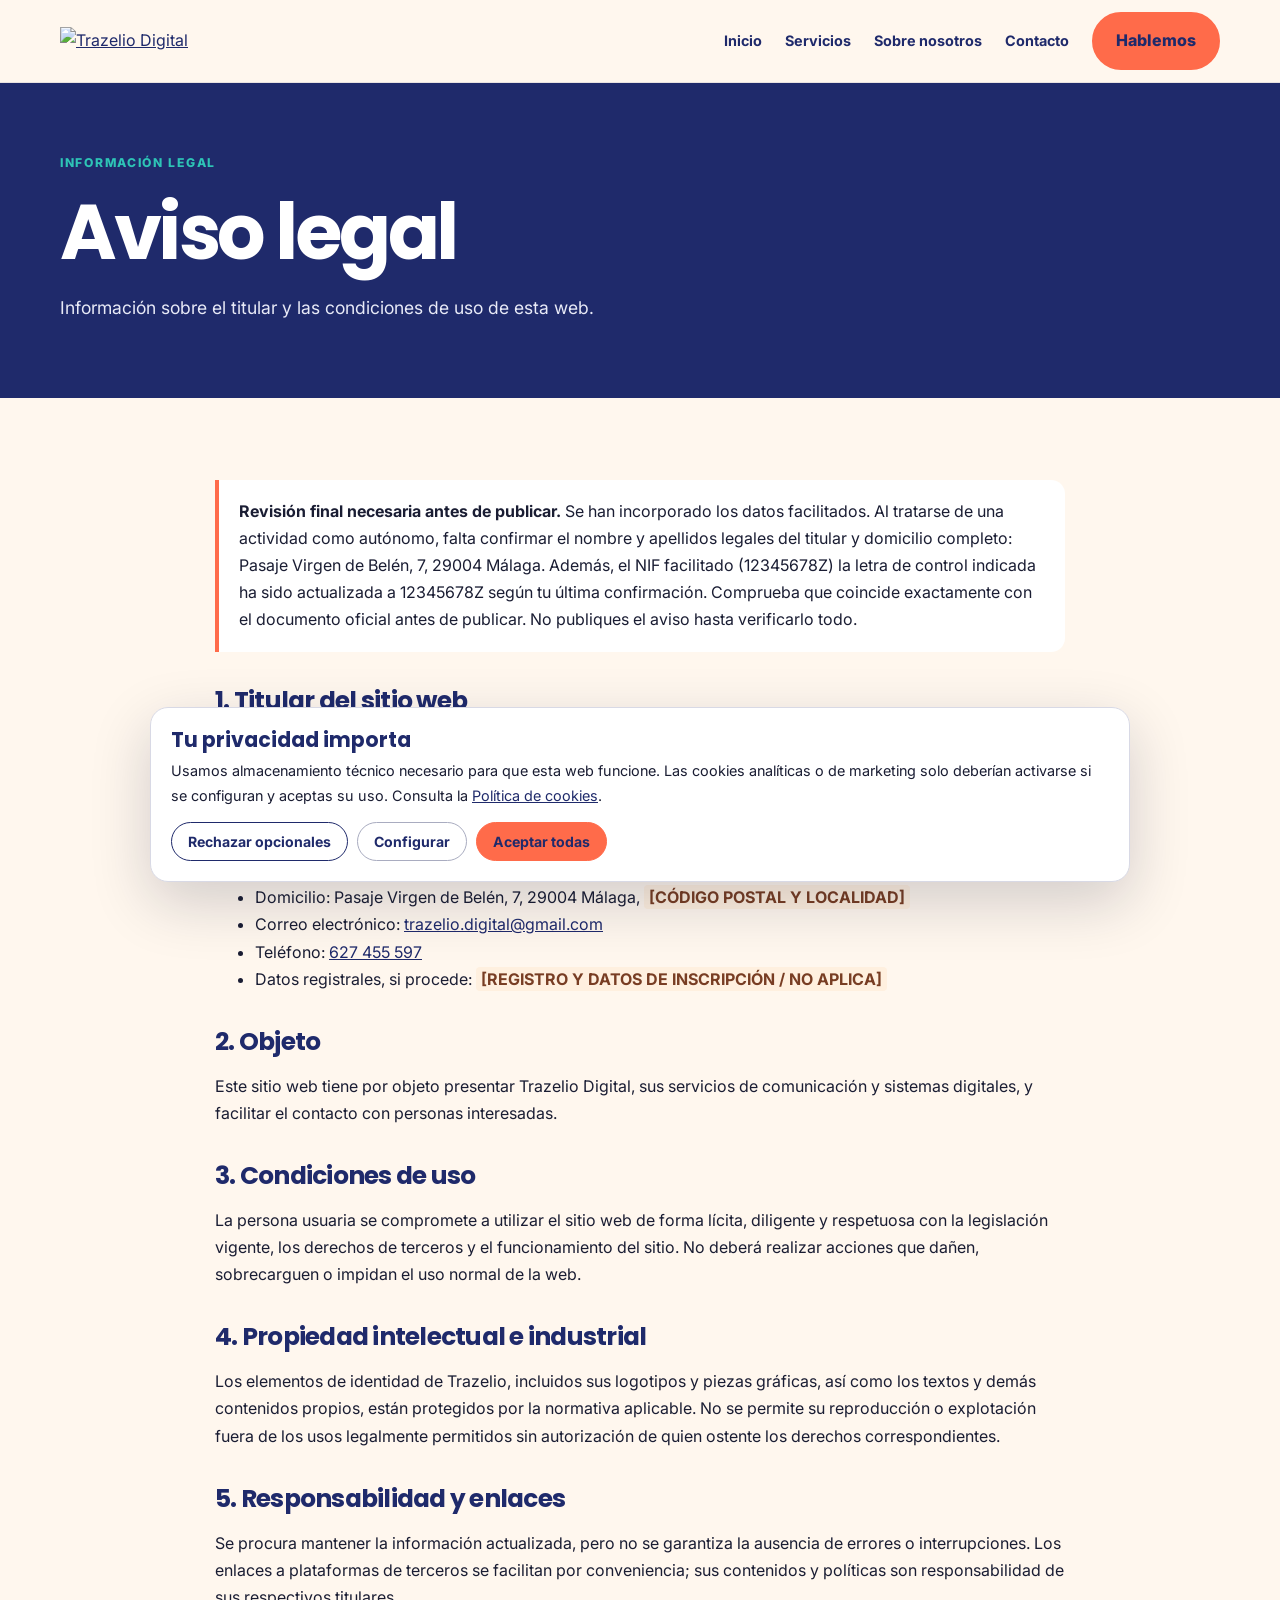
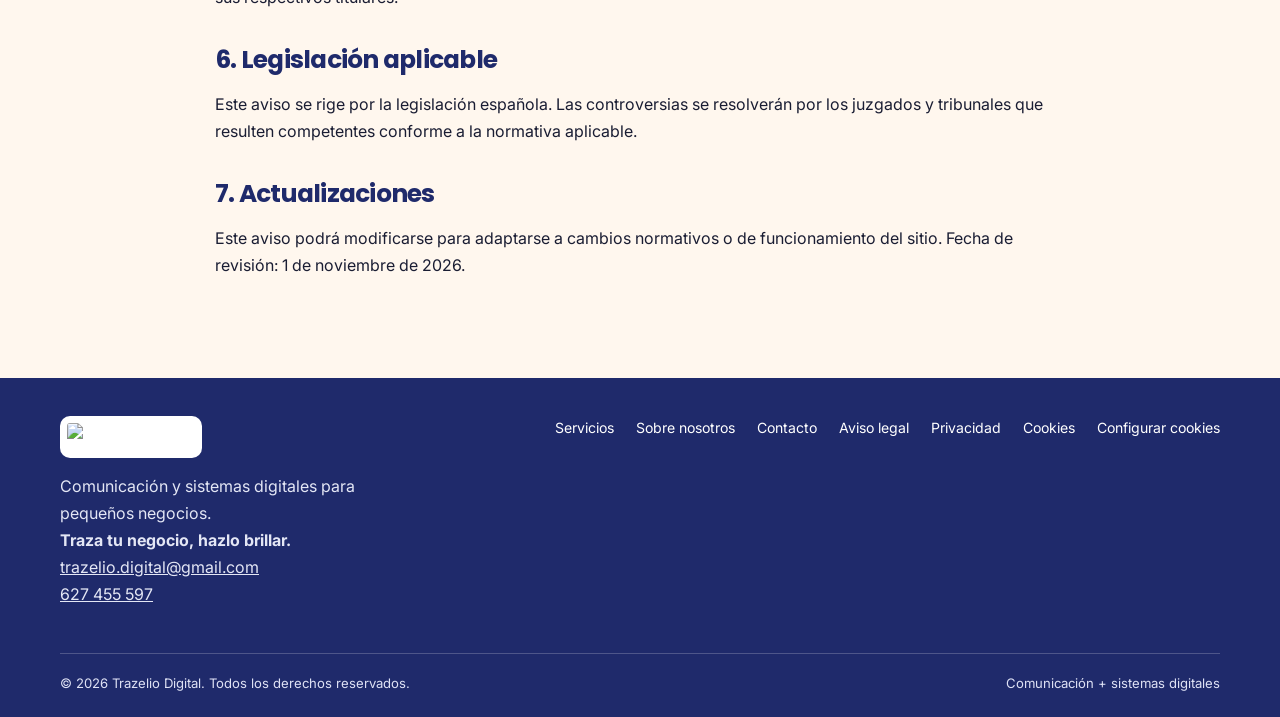
==== aviso-legal.html @ 1b368d81 "Add files via upload" ====
<!doctype html><html lang="es"><head><meta charset="utf-8"><meta name="viewport" content="width=device-width, initial-scale=1"><meta name="theme-color" content="#1F2A6B"><link rel="icon" href="assets/trazelio-digital_avatar_perfil_cuadrado.png"><link rel="preconnect" href="https://fonts.googleapis.com"><link rel="preconnect" href="https://fonts.gstatic.com" crossorigin><link href="https://fonts.googleapis.com/css2?family=Inter:wght@400;500;600;700;800&family=Poppins:wght@500;600;700;800&display=swap" rel="stylesheet"><link rel="stylesheet" href="styles.css"><title>Aviso legal | Trazelio Digital</title><meta name="description" content="Información sobre el titular, condiciones de uso y responsabilidades del sitio web Trazelio Digital."></head><body><header><div class="wrap nav"><a class="brand" href="index.html" aria-label="Trazelio, inicio"><img src="assets/trazelio-digital_logo_color.svg" alt="Trazelio Digital"></a><button class="menu-toggle" aria-label="Abrir menú" aria-expanded="false">☰</button><nav class="navlinks"><a href="index.html">Inicio</a><a href="servicios.html">Servicios</a><a href="nosotros.html">Sobre nosotros</a><a href="contacto.html">Contacto</a><a class="btn" href="contacto.html">Hablemos</a></nav></div></header><main>
<div class="page-hero"><div class="wrap"><div class="eyebrow">Información legal</div><h1>Aviso legal</h1><p>Información sobre el titular y las condiciones de uso de esta web.</p></div></div><section><div class="wrap legal">
<div class="notice"><strong>Revisión final necesaria antes de publicar.</strong> Se han incorporado los datos facilitados. Al tratarse de una actividad como autónomo, falta confirmar el nombre y apellidos legales del titular y domicilio completo: Pasaje Virgen de Belén, 7, 29004 Málaga. Además, el NIF facilitado (12345678Z) la letra de control indicada ha sido actualizada a 12345678Z según tu última confirmación. Comprueba que coincide exactamente con el documento oficial antes de publicar. No publiques el aviso hasta verificarlo todo.</div>
<h2>1. Titular del sitio web</h2><p>En cumplimiento del artículo 10 de la Ley 34/2002, de servicios de la sociedad de la información y de comercio electrónico (LSSI-CE), se informa de que este sitio web es titularidad de:</p>
<ul><li>Titular (nombre y apellidos): <span class="placeholder">Trazelio Digital</span></li><li>Nombre comercial: Trazelio Digital</li><li>NIF: 12345678Z</li><li>Domicilio: Pasaje Virgen de Belén, 7, 29004 Málaga, <span class="placeholder">[CÓDIGO POSTAL Y LOCALIDAD]</span></li><li>Correo electrónico: <a href="mailto:trazelio.digital@gmail.com">trazelio.digital@gmail.com</a></li><li>Teléfono: <a href="tel:+34627455597">627 455 597</a></li><li>Datos registrales, si procede: <span class="placeholder">[REGISTRO Y DATOS DE INSCRIPCIÓN / NO APLICA]</span></li></ul>
<h2>2. Objeto</h2><p>Este sitio web tiene por objeto presentar Trazelio Digital, sus servicios de comunicación y sistemas digitales, y facilitar el contacto con personas interesadas.</p>
<h2>3. Condiciones de uso</h2><p>La persona usuaria se compromete a utilizar el sitio web de forma lícita, diligente y respetuosa con la legislación vigente, los derechos de terceros y el funcionamiento del sitio. No deberá realizar acciones que dañen, sobrecarguen o impidan el uso normal de la web.</p>
<h2>4. Propiedad intelectual e industrial</h2><p>Los elementos de identidad de Trazelio, incluidos sus logotipos y piezas gráficas, así como los textos y demás contenidos propios, están protegidos por la normativa aplicable. No se permite su reproducción o explotación fuera de los usos legalmente permitidos sin autorización de quien ostente los derechos correspondientes.</p>
<h2>5. Responsabilidad y enlaces</h2><p>Se procura mantener la información actualizada, pero no se garantiza la ausencia de errores o interrupciones. Los enlaces a plataformas de terceros se facilitan por conveniencia; sus contenidos y políticas son responsabilidad de sus respectivos titulares.</p>
<h2>6. Legislación aplicable</h2><p>Este aviso se rige por la legislación española. Las controversias se resolverán por los juzgados y tribunales que resulten competentes conforme a la normativa aplicable.</p>
<h2>7. Actualizaciones</h2><p>Este aviso podrá modificarse para adaptarse a cambios normativos o de funcionamiento del sitio. Fecha de revisión: 1 de noviembre de 2026.</p>
</div></section>
</main><footer><div class="wrap"><div class="footer-top"><div><img class="footer-logo" src="assets/trazelio-digital_logo_blanco.svg" alt="Trazelio Digital"><p style="max-width:360px;margin-top:15px;color:#e4e7f5">Comunicación y sistemas digitales para pequeños negocios.<br><strong>Traza tu negocio, hazlo brillar.</strong><br><a href="mailto:trazelio.digital@gmail.com" style="color:#e4e7f5">trazelio.digital@gmail.com</a><br><a href="tel:+34627455597" style="color:#e4e7f5">627 455 597</a></p></div><nav class="footer-links"><a href="servicios.html">Servicios</a><a href="nosotros.html">Sobre nosotros</a><a href="contacto.html">Contacto</a><a href="aviso-legal.html">Aviso legal</a><a href="privacidad.html">Privacidad</a><a href="cookies.html">Cookies</a><a href="#" data-open-cookies>Configurar cookies</a></nav></div><div class="footer-bottom"><span>© <span id="year">2026</span> Trazelio Digital. Todos los derechos reservados.</span><span>Comunicación + sistemas digitales</span></div></div></footer><aside class="cookie-banner" role="dialog" aria-label="Preferencias de cookies" aria-live="polite"><h3>Tu privacidad importa</h3><p>Usamos almacenamiento técnico necesario para que esta web funcione. Las cookies analíticas o de marketing solo deberían activarse si se configuran y aceptas su uso. Consulta la <a href="cookies.html">Política de cookies</a>.</p><div class="cookie-actions"><button class="reject" data-cookie="reject">Rechazar opcionales</button><button class="config" data-cookie="settings">Configurar</button><button class="accept" data-cookie="accept">Aceptar todas</button></div><div class="cookie-settings"><label><input type="checkbox" checked disabled> Técnicas necesarias (siempre activas)</label><label><input id="cookie-analytics" type="checkbox"> Analíticas</label><label><input id="cookie-marketing" type="checkbox"> Marketing</label><div class="cookie-actions"><button data-cookie="save">Guardar selección</button></div></div></aside><script src="script.js"></script><script>document.getElementById('year').textContent=new Date().getFullYear();</script></body></html>
---- styles.css ----
:root{--blue:#1F2A6B;--coral:#FF6B4A;--teal:#2EC4B6;--cream:#FFF7EE;--mist:#E8E9F3;--ink:#1A1D33;--white:#fff;--muted:#62657b;--shadow:0 16px 45px rgba(31,42,107,.10)}
*{box-sizing:border-box}html{scroll-behavior:smooth}body{margin:0;background:var(--cream);color:var(--ink);font:16px/1.7 Inter,Arial,sans-serif}img{max-width:100%;height:auto}a{color:var(--blue)}h1,h2,h3,h4{font-family:Poppins,Arial,sans-serif;line-height:1.16;color:var(--blue);margin:0 0 16px}h1{font-size:clamp(2.55rem,6vw,4.8rem);letter-spacing:-.045em}h2{font-size:clamp(2rem,4vw,3rem);letter-spacing:-.03em}h3{font-size:1.28rem}p{margin:0 0 17px}.wrap{width:min(1160px,calc(100% - 44px));margin:auto}.eyebrow{font-size:.76rem;text-transform:uppercase;letter-spacing:.14em;font-weight:800;color:var(--coral);margin-bottom:14px}.muted{color:var(--muted)}.small{font-size:.9rem}.btn{display:inline-flex;align-items:center;justify-content:center;background:var(--coral);color:var(--blue);font-weight:800;text-decoration:none;padding:13px 22px;border-radius:999px;border:2px solid var(--coral);transition:.2s}.btn:hover{transform:translateY(-2px);box-shadow:var(--shadow)}.btn.secondary{background:transparent;border-color:var(--blue);color:var(--blue)}.btn.light{background:var(--cream);border-color:var(--cream)}
header{position:sticky;top:0;z-index:20;background:rgba(255,247,238,.96);backdrop-filter:blur(12px);border-bottom:1px solid rgba(31,42,107,.1)}.nav{min-height:82px;display:flex;align-items:center;justify-content:space-between;gap:22px}.brand img{width:205px;display:block}.navlinks{display:flex;align-items:center;gap:23px}.navlinks a:not(.btn){text-decoration:none;font-size:.9rem;font-weight:700;color:var(--blue)}.navlinks a[aria-current=page]{color:var(--coral)}.menu-toggle{display:none;background:none;border:0;color:var(--blue);font-size:1.6rem}
.hero{padding:90px 0 82px;position:relative;overflow:hidden}.hero:after{content:"";position:absolute;width:440px;height:440px;border-radius:50%;background:var(--mist);right:-190px;top:0;z-index:-1}.hero-grid{display:grid;grid-template-columns:1.08fr .92fr;gap:60px;align-items:center}.hero p{font-size:1.16rem;max-width:660px}.actions{display:flex;gap:12px;flex-wrap:wrap;margin-top:27px}.hero-visual{border-radius:30px;overflow:hidden;background:var(--blue);box-shadow:var(--shadow)}.hero-visual img{display:block;width:100%;height:100%;object-fit:cover}.hero-visual.pad{padding:25px}
.band{background:var(--mist);padding:25px 0}.three{display:grid;grid-template-columns:repeat(3,1fr);gap:24px}.tick{display:flex;gap:12px}.tick i{width:12px;height:12px;border-radius:50%;background:var(--coral);margin-top:9px;flex:none}.tick:nth-child(2) i{background:var(--teal)}.tick b{display:block;color:var(--blue)}
section{padding:82px 0}.section-head{max-width:730px;margin-bottom:38px}.section-head p{font-size:1.08rem}.dark{background:var(--blue);color:#fff}.dark h1,.dark h2,.dark h3{color:#fff}.dark .eyebrow{color:var(--teal)}.dark p{color:#e8eaf7}
.cards{display:grid;grid-template-columns:repeat(4,1fr);gap:18px}.card{background:#fff;border-radius:22px;padding:25px;box-shadow:0 8px 30px rgba(31,42,107,.06)}.card .num{font:700 2rem Poppins;color:var(--coral);margin-bottom:20px}.card:nth-child(even) .num{color:var(--teal)}.card p{font-size:.95rem}.card h3{min-height:52px}.audience-cards{display:grid;grid-template-columns:repeat(3,1fr);gap:18px}.audience-card{padding:26px;border:1px solid #ffffff40;border-radius:20px}.audience-card p{margin:0}
.feature{display:grid;grid-template-columns:1fr 1fr;gap:50px;align-items:center}.feature img{width:100%;border-radius:24px;box-shadow:var(--shadow)}.list{padding:0;list-style:none}.list li{padding:8px 0 8px 28px;position:relative}.list li:before{content:"✓";position:absolute;left:0;color:var(--coral);font-weight:900}
.steps{display:grid;grid-template-columns:repeat(4,1fr);gap:16px}.step{background:#fff;border-radius:18px;padding:24px}.step span{font:700 2rem Poppins;color:var(--coral);display:block;margin-bottom:17px}
.cta{background:var(--blue);color:#fff;border-radius:28px;padding:44px;display:flex;justify-content:space-between;align-items:center;gap:25px}.cta h2{color:#fff;margin:0}.cta p{margin:10px 0 0;color:#e8eaf7}
.page-hero{padding:70px 0 58px;background:var(--blue);color:#fff}.page-hero h1{color:#fff;max-width:900px}.page-hero p{max-width:760px;font-size:1.1rem;color:#e8eaf7}.page-hero .eyebrow{color:var(--teal)}
.detail-grid{display:grid;grid-template-columns:1fr 1fr;gap:20px}.detail{background:#fff;border-radius:22px;padding:30px;box-shadow:0 8px 30px rgba(31,42,107,.05)}.detail .tag{color:var(--coral);font-size:.76rem;letter-spacing:.1em;font-weight:800;text-transform:uppercase}
.contact-grid{display:grid;grid-template-columns:1fr .85fr;gap:45px;align-items:start}.contact-panel{background:var(--blue);color:#fff;padding:34px;border-radius:24px}.contact-panel h2,.contact-panel h3{color:#fff}.contact-panel a{color:var(--coral);font-weight:800}.notice{padding:18px 20px;border-left:4px solid var(--coral);background:#fff;border-radius:0 14px 14px 0}
.legal{max-width:850px}.legal h2{font-size:1.55rem;margin-top:35px}.legal h3{font-size:1.12rem;margin-top:24px}.legal .placeholder{background:#fff0df;padding:2px 5px;border-radius:4px;color:#783d23;font-weight:700}
footer{background:var(--blue);color:#fff;padding:38px 0 22px}.footer-top{display:flex;justify-content:space-between;gap:35px;align-items:flex-start}.footer-logo{width:185px;background:#fff;border-radius:10px;padding:7px}.footer-links{display:flex;gap:14px 22px;flex-wrap:wrap;justify-content:flex-end}.footer-links a{color:#fff;text-decoration:none;font-size:.88rem}.footer-bottom{border-top:1px solid #ffffff35;margin-top:28px;padding-top:18px;color:#dfe2f5;font-size:.82rem;display:flex;justify-content:space-between;gap:15px}
.cookie-banner{position:fixed;z-index:100;bottom:18px;left:18px;right:18px;max-width:980px;margin:auto;background:#fff;border:1px solid #d8d9e5;border-radius:18px;padding:20px;box-shadow:0 20px 60px #10143230;display:none}.cookie-banner.show{display:block}.cookie-banner h3{margin:0 0 7px}.cookie-banner p{font-size:.9rem;margin:0 0 14px}.cookie-actions{display:flex;gap:9px;flex-wrap:wrap}.cookie-actions button{cursor:pointer;font:700 .88rem Inter;padding:10px 16px;border-radius:999px;border:1px solid var(--blue);background:#fff;color:var(--blue)}.cookie-actions .accept{background:var(--coral);border-color:var(--coral)}.cookie-actions .reject{background:#fff}.cookie-actions .config{border-color:#a9acc0}.cookie-settings{display:none;margin-top:12px;padding-top:12px;border-top:1px solid var(--mist)}.cookie-settings.show{display:block}.cookie-settings label{display:block;margin:8px 0}.cookie-settings input{margin-right:8px}
@media(max-width:920px){.hero-grid,.feature,.contact-grid{grid-template-columns:1fr}.cards{grid-template-columns:repeat(2,1fr)}.steps{grid-template-columns:repeat(2,1fr)}.hero-visual{max-height:380px}.hero-visual img{max-height:380px;object-fit:contain}}
@media(max-width:680px){.wrap{width:calc(100% - 32px)}.nav{min-height:70px}.brand img{width:170px}.menu-toggle{display:block}.navlinks{display:none;position:absolute;left:0;right:0;top:70px;background:var(--cream);padding:18px 22px 24px;box-shadow:var(--shadow);flex-direction:column;align-items:stretch;gap:16px}.navlinks.open{display:flex}.navlinks .btn{text-align:center}.hero{padding:62px 0}.three,.audience-cards,.detail-grid{grid-template-columns:1fr}.cards{grid-template-columns:1fr}.card h3{min-height:0}.steps{grid-template-columns:1fr 1fr}section{padding:62px 0}.cta{padding:28px;display:block}.cta .btn{margin-top:20px}.page-hero{padding:55px 0 45px}.footer-top,.footer-bottom{flex-direction:column}.footer-links{justify-content:flex-start}.cookie-banner{left:10px;right:10px;bottom:10px}.cookie-actions button{flex:1}}
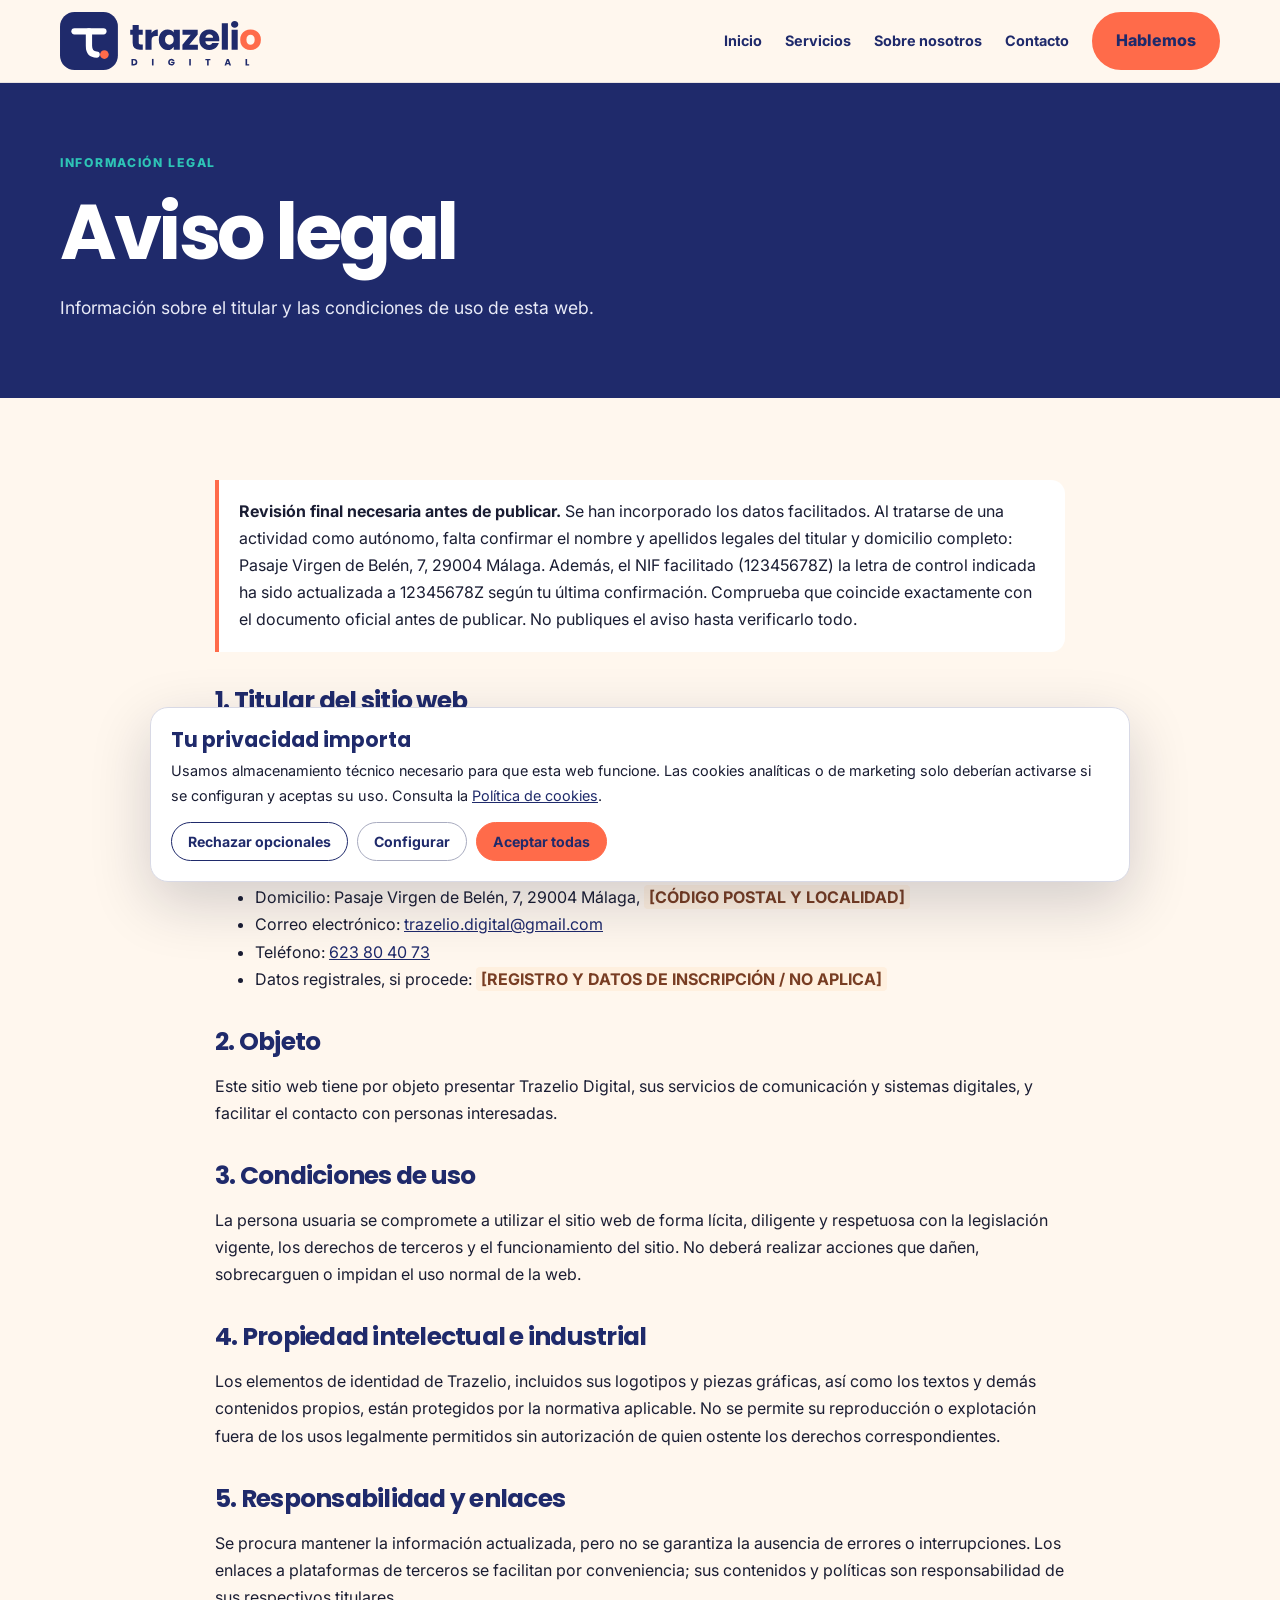
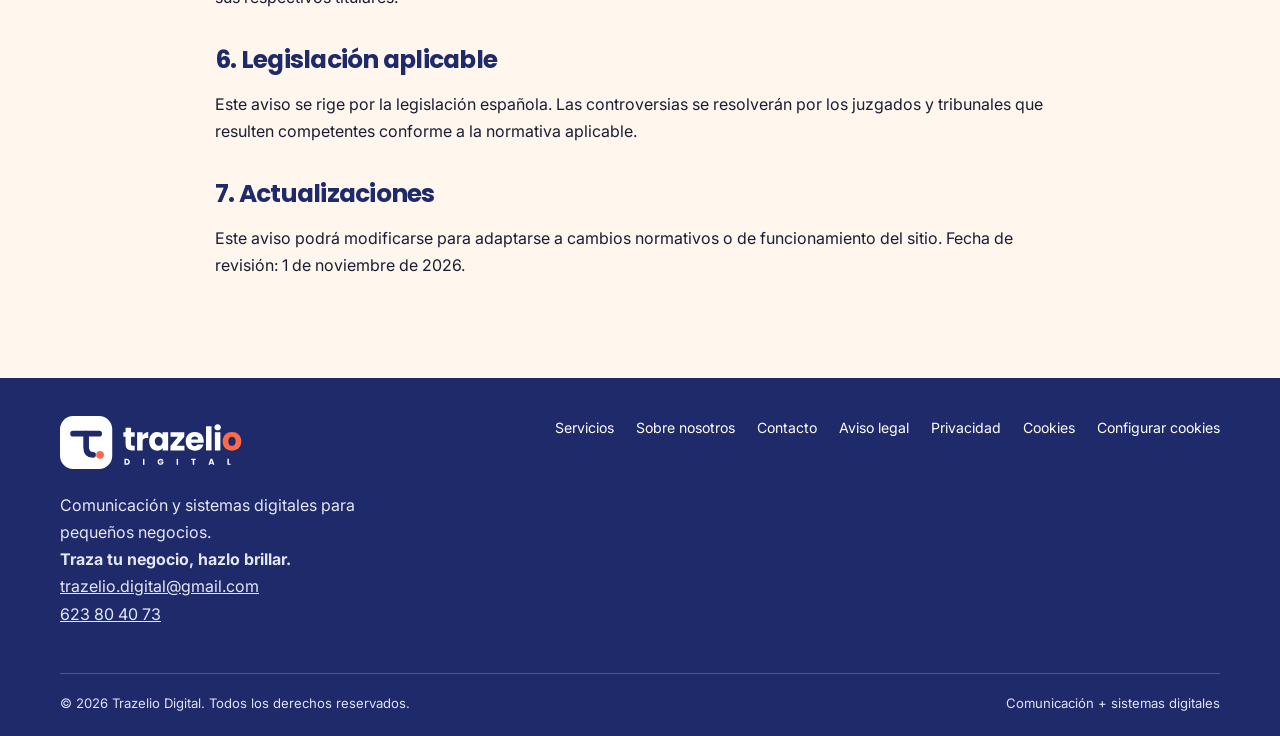
==== commit 33a0712b: "Actualizar teléfono de contacto a 623 80 40 73" ====
--- a/aviso-legal.html
+++ b/aviso-legal.html
@@ -2,7 +2,7 @@
 <div class="page-hero"><div class="wrap"><div class="eyebrow">Información legal</div><h1>Aviso legal</h1><p>Información sobre el titular y las condiciones de uso de esta web.</p></div></div><section><div class="wrap legal">
 <div class="notice"><strong>Revisión final necesaria antes de publicar.</strong> Se han incorporado los datos facilitados. Al tratarse de una actividad como autónomo, falta confirmar el nombre y apellidos legales del titular y domicilio completo: Pasaje Virgen de Belén, 7, 29004 Málaga. Además, el NIF facilitado (12345678Z) la letra de control indicada ha sido actualizada a 12345678Z según tu última confirmación. Comprueba que coincide exactamente con el documento oficial antes de publicar. No publiques el aviso hasta verificarlo todo.</div>
 <h2>1. Titular del sitio web</h2><p>En cumplimiento del artículo 10 de la Ley 34/2002, de servicios de la sociedad de la información y de comercio electrónico (LSSI-CE), se informa de que este sitio web es titularidad de:</p>
-<ul><li>Titular (nombre y apellidos): <span class="placeholder">Trazelio Digital</span></li><li>Nombre comercial: Trazelio Digital</li><li>NIF: 12345678Z</li><li>Domicilio: Pasaje Virgen de Belén, 7, 29004 Málaga, <span class="placeholder">[CÓDIGO POSTAL Y LOCALIDAD]</span></li><li>Correo electrónico: <a href="mailto:trazelio.digital@gmail.com">trazelio.digital@gmail.com</a></li><li>Teléfono: <a href="tel:+34627455597">627 455 597</a></li><li>Datos registrales, si procede: <span class="placeholder">[REGISTRO Y DATOS DE INSCRIPCIÓN / NO APLICA]</span></li></ul>
+<ul><li>Titular (nombre y apellidos): <span class="placeholder">Trazelio Digital</span></li><li>Nombre comercial: Trazelio Digital</li><li>NIF: 12345678Z</li><li>Domicilio: Pasaje Virgen de Belén, 7, 29004 Málaga, <span class="placeholder">[CÓDIGO POSTAL Y LOCALIDAD]</span></li><li>Correo electrónico: <a href="mailto:trazelio.digital@gmail.com">trazelio.digital@gmail.com</a></li><li>Teléfono: <a href="tel:+34623804073">623 80 40 73</a></li><li>Datos registrales, si procede: <span class="placeholder">[REGISTRO Y DATOS DE INSCRIPCIÓN / NO APLICA]</span></li></ul>
 <h2>2. Objeto</h2><p>Este sitio web tiene por objeto presentar Trazelio Digital, sus servicios de comunicación y sistemas digitales, y facilitar el contacto con personas interesadas.</p>
 <h2>3. Condiciones de uso</h2><p>La persona usuaria se compromete a utilizar el sitio web de forma lícita, diligente y respetuosa con la legislación vigente, los derechos de terceros y el funcionamiento del sitio. No deberá realizar acciones que dañen, sobrecarguen o impidan el uso normal de la web.</p>
 <h2>4. Propiedad intelectual e industrial</h2><p>Los elementos de identidad de Trazelio, incluidos sus logotipos y piezas gráficas, así como los textos y demás contenidos propios, están protegidos por la normativa aplicable. No se permite su reproducción o explotación fuera de los usos legalmente permitidos sin autorización de quien ostente los derechos correspondientes.</p>
@@ -10,4 +10,4 @@
 <h2>6. Legislación aplicable</h2><p>Este aviso se rige por la legislación española. Las controversias se resolverán por los juzgados y tribunales que resulten competentes conforme a la normativa aplicable.</p>
 <h2>7. Actualizaciones</h2><p>Este aviso podrá modificarse para adaptarse a cambios normativos o de funcionamiento del sitio. Fecha de revisión: 1 de noviembre de 2026.</p>
 </div></section>
-</main><footer><div class="wrap"><div class="footer-top"><div><img class="footer-logo" src="assets/trazelio-digital_logo_blanco.svg" alt="Trazelio Digital"><p style="max-width:360px;margin-top:15px;color:#e4e7f5">Comunicación y sistemas digitales para pequeños negocios.<br><strong>Traza tu negocio, hazlo brillar.</strong><br><a href="mailto:trazelio.digital@gmail.com" style="color:#e4e7f5">trazelio.digital@gmail.com</a><br><a href="tel:+34627455597" style="color:#e4e7f5">627 455 597</a></p></div><nav class="footer-links"><a href="servicios.html">Servicios</a><a href="nosotros.html">Sobre nosotros</a><a href="contacto.html">Contacto</a><a href="aviso-legal.html">Aviso legal</a><a href="privacidad.html">Privacidad</a><a href="cookies.html">Cookies</a><a href="#" data-open-cookies>Configurar cookies</a></nav></div><div class="footer-bottom"><span>© <span id="year">2026</span> Trazelio Digital. Todos los derechos reservados.</span><span>Comunicación + sistemas digitales</span></div></div></footer><aside class="cookie-banner" role="dialog" aria-label="Preferencias de cookies" aria-live="polite"><h3>Tu privacidad importa</h3><p>Usamos almacenamiento técnico necesario para que esta web funcione. Las cookies analíticas o de marketing solo deberían activarse si se configuran y aceptas su uso. Consulta la <a href="cookies.html">Política de cookies</a>.</p><div class="cookie-actions"><button class="reject" data-cookie="reject">Rechazar opcionales</button><button class="config" data-cookie="settings">Configurar</button><button class="accept" data-cookie="accept">Aceptar todas</button></div><div class="cookie-settings"><label><input type="checkbox" checked disabled> Técnicas necesarias (siempre activas)</label><label><input id="cookie-analytics" type="checkbox"> Analíticas</label><label><input id="cookie-marketing" type="checkbox"> Marketing</label><div class="cookie-actions"><button data-cookie="save">Guardar selección</button></div></div></aside><script src="script.js"></script><script>document.getElementById('year').textContent=new Date().getFullYear();</script></body></html>+</main><footer><div class="wrap"><div class="footer-top"><div><img class="footer-logo" src="assets/trazelio-digital_logo_blanco.svg" alt="Trazelio Digital"><p style="max-width:360px;margin-top:15px;color:#e4e7f5">Comunicación y sistemas digitales para pequeños negocios.<br><strong>Traza tu negocio, hazlo brillar.</strong><br><a href="mailto:trazelio.digital@gmail.com" style="color:#e4e7f5">trazelio.digital@gmail.com</a><br><a href="tel:+34623804073" style="color:#e4e7f5">623 80 40 73</a></p></div><nav class="footer-links"><a href="servicios.html">Servicios</a><a href="nosotros.html">Sobre nosotros</a><a href="contacto.html">Contacto</a><a href="aviso-legal.html">Aviso legal</a><a href="privacidad.html">Privacidad</a><a href="cookies.html">Cookies</a><a href="#" data-open-cookies>Configurar cookies</a></nav></div><div class="footer-bottom"><span>© <span id="year">2026</span> Trazelio Digital. Todos los derechos reservados.</span><span>Comunicación + sistemas digitales</span></div></div></footer><aside class="cookie-banner" role="dialog" aria-label="Preferencias de cookies" aria-live="polite"><h3>Tu privacidad importa</h3><p>Usamos almacenamiento técnico necesario para que esta web funcione. Las cookies analíticas o de marketing solo deberían activarse si se configuran y aceptas su uso. Consulta la <a href="cookies.html">Política de cookies</a>.</p><div class="cookie-actions"><button class="reject" data-cookie="reject">Rechazar opcionales</button><button class="config" data-cookie="settings">Configurar</button><button class="accept" data-cookie="accept">Aceptar todas</button></div><div class="cookie-settings"><label><input type="checkbox" checked disabled> Técnicas necesarias (siempre activas)</label><label><input id="cookie-analytics" type="checkbox"> Analíticas</label><label><input id="cookie-marketing" type="checkbox"> Marketing</label><div class="cookie-actions"><button data-cookie="save">Guardar selección</button></div></div></aside><script src="script.js"></script><script>document.getElementById('year').textContent=new Date().getFullYear();</script></body></html>
--- a/styles.css
+++ b/styles.css
@@ -12,7 +12,7 @@
 .detail-grid{display:grid;grid-template-columns:1fr 1fr;gap:20px}.detail{background:#fff;border-radius:22px;padding:30px;box-shadow:0 8px 30px rgba(31,42,107,.05)}.detail .tag{color:var(--coral);font-size:.76rem;letter-spacing:.1em;font-weight:800;text-transform:uppercase}
 .contact-grid{display:grid;grid-template-columns:1fr .85fr;gap:45px;align-items:start}.contact-panel{background:var(--blue);color:#fff;padding:34px;border-radius:24px}.contact-panel h2,.contact-panel h3{color:#fff}.contact-panel a{color:var(--coral);font-weight:800}.notice{padding:18px 20px;border-left:4px solid var(--coral);background:#fff;border-radius:0 14px 14px 0}
 .legal{max-width:850px}.legal h2{font-size:1.55rem;margin-top:35px}.legal h3{font-size:1.12rem;margin-top:24px}.legal .placeholder{background:#fff0df;padding:2px 5px;border-radius:4px;color:#783d23;font-weight:700}
-footer{background:var(--blue);color:#fff;padding:38px 0 22px}.footer-top{display:flex;justify-content:space-between;gap:35px;align-items:flex-start}.footer-logo{width:185px;background:#fff;border-radius:10px;padding:7px}.footer-links{display:flex;gap:14px 22px;flex-wrap:wrap;justify-content:flex-end}.footer-links a{color:#fff;text-decoration:none;font-size:.88rem}.footer-bottom{border-top:1px solid #ffffff35;margin-top:28px;padding-top:18px;color:#dfe2f5;font-size:.82rem;display:flex;justify-content:space-between;gap:15px}
+footer{background:var(--blue);color:#fff;padding:38px 0 22px}.footer-top{display:flex;justify-content:space-between;gap:35px;align-items:flex-start}.footer-logo{width:185px}.footer-links{display:flex;gap:14px 22px;flex-wrap:wrap;justify-content:flex-end}.footer-links a{color:#fff;text-decoration:none;font-size:.88rem}.footer-bottom{border-top:1px solid #ffffff35;margin-top:28px;padding-top:18px;color:#dfe2f5;font-size:.82rem;display:flex;justify-content:space-between;gap:15px}
 .cookie-banner{position:fixed;z-index:100;bottom:18px;left:18px;right:18px;max-width:980px;margin:auto;background:#fff;border:1px solid #d8d9e5;border-radius:18px;padding:20px;box-shadow:0 20px 60px #10143230;display:none}.cookie-banner.show{display:block}.cookie-banner h3{margin:0 0 7px}.cookie-banner p{font-size:.9rem;margin:0 0 14px}.cookie-actions{display:flex;gap:9px;flex-wrap:wrap}.cookie-actions button{cursor:pointer;font:700 .88rem Inter;padding:10px 16px;border-radius:999px;border:1px solid var(--blue);background:#fff;color:var(--blue)}.cookie-actions .accept{background:var(--coral);border-color:var(--coral)}.cookie-actions .reject{background:#fff}.cookie-actions .config{border-color:#a9acc0}.cookie-settings{display:none;margin-top:12px;padding-top:12px;border-top:1px solid var(--mist)}.cookie-settings.show{display:block}.cookie-settings label{display:block;margin:8px 0}.cookie-settings input{margin-right:8px}
 @media(max-width:920px){.hero-grid,.feature,.contact-grid{grid-template-columns:1fr}.cards{grid-template-columns:repeat(2,1fr)}.steps{grid-template-columns:repeat(2,1fr)}.hero-visual{max-height:380px}.hero-visual img{max-height:380px;object-fit:contain}}
 @media(max-width:680px){.wrap{width:calc(100% - 32px)}.nav{min-height:70px}.brand img{width:170px}.menu-toggle{display:block}.navlinks{display:none;position:absolute;left:0;right:0;top:70px;background:var(--cream);padding:18px 22px 24px;box-shadow:var(--shadow);flex-direction:column;align-items:stretch;gap:16px}.navlinks.open{display:flex}.navlinks .btn{text-align:center}.hero{padding:62px 0}.three,.audience-cards,.detail-grid{grid-template-columns:1fr}.cards{grid-template-columns:1fr}.card h3{min-height:0}.steps{grid-template-columns:1fr 1fr}section{padding:62px 0}.cta{padding:28px;display:block}.cta .btn{margin-top:20px}.page-hero{padding:55px 0 45px}.footer-top,.footer-bottom{flex-direction:column}.footer-links{justify-content:flex-start}.cookie-banner{left:10px;right:10px;bottom:10px}.cookie-actions button{flex:1}}
